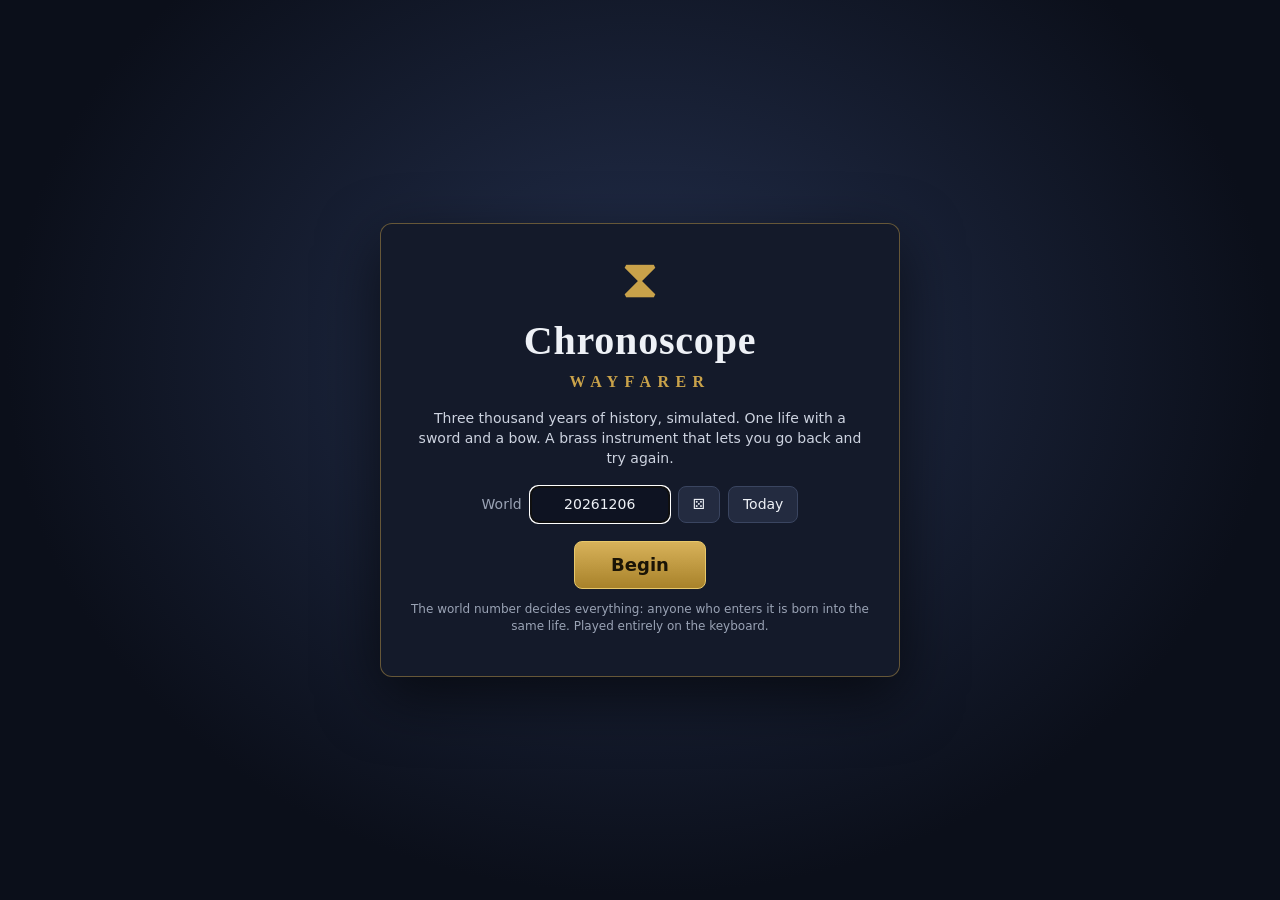
==== index.html @ 66d1e3e2 "Richer quests, echoes from the timeline, era gear, clothing and inventory Quests: sieges, prophet an" ====
<!doctype html>
<html lang="en">
<head>
  <meta charset="utf-8">
  <meta name="viewport" content="width=device-width, initial-scale=1">
  <title>Chronoscope: Wayfarer</title>
  <meta name="description" content="An action RPG in a deterministic, simulated history. Fight, take quests, and travel in time to save your people.">
  <link rel="stylesheet" href="css/game.css">
</head>
<body>
  <canvas id="game" aria-label="Game world"></canvas>

  <div id="hud" hidden>
    <div class="hud-left panel-glass">
      <div class="who"><span id="h-name"></span><span id="h-sub"></span></div>
      <div class="bar hp"><div id="h-hp"></div><span id="h-hpt"></span></div>
      <div class="bar xp"><div id="h-xp"></div></div>
      <div class="items" id="h-items"></div>
      <div class="gearline" id="h-gear"></div>
      <div class="gearline" id="h-dress"></div>
      <div id="h-sus" class="sus" hidden></div>
    </div>
    <div class="hud-top panel-glass">
      <div class="when"><span id="h-year"></span> · <span id="h-month"></span></div>
      <div class="where" id="h-place"></div>
      <div class="tl" id="h-timeline"></div>
    </div>
    <div class="hud-right">
      <canvas id="minimap" width="245" height="155" class="panel-glass"></canvas>
      <div id="fate" class="panel-glass" hidden></div>
      <div id="tracker"></div>
    </div>
    <div class="hotbar panel-glass">
      <div class="key"><b>J</b>Sword</div>
      <div class="key"><b>K</b><span id="k-ranged">Bow</span> <i id="k-arrows"></i></div>
      <div class="key"><b>Space</b>Roll</div>
      <div class="key"><b>Q</b>Potion <i id="k-potion"></i></div>
      <div class="key"><b>E</b>Talk</div>
      <div class="key"><b>R</b>Rest</div>
      <div class="key"><b>I</b>Gear</div>
      <div class="key"><b>U</b>Conceal</div>
      <button class="key btnkey" id="k-scope"><b>T</b>Chronoscope</button>
      <button class="key btnkey" id="k-journal"><b>L</b>Journal</button>
      <button class="key btnkey" id="k-help"><b>H</b>Help</button>
    </div>
  </div>

  <div id="toasts" aria-live="polite"></div>

  <div id="dialog" hidden>
    <div class="dlg panel-solid" role="dialog" aria-modal="true">
      <div class="kicker" id="d-kicker"></div>
      <h2 id="d-title"></h2>
      <div class="body" id="d-body"></div>
      <div class="actions" id="d-actions"></div>
    </div>
  </div>

  <section id="scope" class="sheet panel-solid" hidden aria-label="The Chronoscope">
    <header><h2><span class="glyph">⧗</span> The Chronoscope</h2><button class="btn icon" data-close aria-label="Close">✕</button></header>
    <div class="scope-grid">
      <div class="scope-left">
        <canvas id="scope-map" width="640" height="400"></canvas>
        <div class="legend"><span class="sw home"></span>your people <span class="sw foe"></span>their doom <span class="sw sw-thread"></span>threads of fate <span class="sw you"></span>you</div>
      </div>
      <div class="scope-text" id="scope-text"></div>
    </div>
    <canvas id="scope-chart" width="1000" height="130" title="Your people's provinces over time. Gold: this timeline. Dashed: the world without you. Click to pick a year."></canvas>
    <div class="scope-controls">
      <input type="range" id="scope-year" min="1" max="1999" step="1" aria-label="Year to look at">
      <span id="scope-label"></span>
      <button class="btn primary" id="scope-go">Travel</button>
    </div>
    <p class="hint">Pick a year with , and . (Shift ×10), PgUp/PgDn (±50) or [ ] to jump between threads of fate; Enter travels. Travelling does not age you. Acting in the past rewrites everything after it.</p>
  </section>

  <section id="journal" class="sheet panel-solid" hidden aria-label="Journal">
    <header><h2>Journal</h2><button class="btn icon" data-close aria-label="Close">✕</button></header>
    <div id="journal-body"></div>
  </section>

  <section id="inv" class="sheet panel-solid inv" hidden aria-label="Inventory">
    <header><h2>Inventory</h2><button class="btn icon" data-close aria-label="Close">✕</button></header>
    <div id="inv-body"></div>
  </section>

  <section id="help" class="sheet panel-solid" hidden aria-label="Help">
    <header><h2>How to play</h2><button class="btn icon" data-close aria-label="Close">✕</button></header>
    <div class="help-grid">
      <div>
        <h3>Controls</h3>
        <table>
          <tr><td>WASD / arrows</td><td>Move (on water you take a boat)</td></tr>
          <tr><td>Facing</td><td>You face the way you walk. Attacks lock on to the nearest foe in front of you (gold ring).</td></tr>
          <tr><td>J</td><td>Sword (hold to keep swinging)</td></tr>
          <tr><td>K</td><td>Bow (hold to keep firing and strafe around your target)</td></tr>
          <tr><td>Space / Shift</td><td>Dodge roll (you can't be hit mid-roll)</td></tr>
          <tr><td>Q</td><td>Drink a potion</td></tr>
          <tr><td>E</td><td>Talk</td></tr>
          <tr><td>R</td><td>Rest a season in a village: heal, restock arrows</td></tr>
          <tr><td>T</td><td>The Chronoscope: see the future, travel in time</td></tr>
          <tr><td>L</td><td>Journal</td></tr>
          <tr><td>I</td><td>Inventory: ↑↓ choose, Enter wield / wear / stow, X drop</td></tr>
          <tr><td>U</td><td>Conceal everything out of its time here; U again to take it out</td></tr>
          <tr><td>In dialogs</td><td>1–9 choose · Enter/E accept · Esc decline</td></tr>
          <tr><td>In the Chronoscope</td><td>, . or ←→ year (Shift ×10) · PgUp/PgDn ±50 · [ ] jump between threads of fate · Home: now · Enter: travel</td></tr>
        </table>
        <h3>Fighting</h3>
        <p>Enemies flash a <b style="color:#ff6b5a">red ring</b> before they strike: roll out of the way. Bosses glare a red line before they charge. Out of combat you slowly recover, faster in a village.</p>
      </div>
      <div>
        <h3>Quests change history</h3>
        <p>The world is a real simulation: peoples grow, farm, fight, catch plague, rise and fall. Elders (<b style="color:#ffd23c">!</b>) ask for help with what is actually happening around them. Finishing a quest records a <b>deed</b> in the timeline, and the future is re-simulated from that moment:</p>
        <ul>
          <li><b>Raider camps</b> → irrigation (richer soil)</li>
          <li><b>Frontier warbands</b> → rallies (solidarity)</li>
          <li><b>Moonwort</b> → the plague ends</li>
          <li><b>Settlers</b> → empty land is settled</li>
          <li><b>Stolen codex</b> → you learn a people's knowledge; <b>teach</b> it to another</li>
          <li><b>Granaries</b> → discord in a rival capital</li>
          <li><b>Regicide</b> → a rival realm's succession crisis</li>
        </ul>
        <h3>Gear from other ages</h3>
        <p>Weapons, armour and ammunition belong to an age, from Stone Age clubs to Industrial rifles. Smiths sell what their people can make, and elite foes drop theirs. Gear from later ages is stronger, but people notice: wield things two or more ages ahead of them (or fire a gun where guns are unknown) and <b>suspicion</b> rises. They whisper, refuse you quests and beds, and at the worst send witch-hunters. <b>Clothes</b> matter too: dress like another people and prices rise; dress two ages off and people walk away from you, refuse to talk, and pay you less (no one attacks you for it). Smiths' markets sell local clothes. Press <b>U</b> to hide everything out of its time: you blend in, but fight with bare fists, without a ranged weapon or armour, until you press U again. Ammunition only comes from an age that can make it. Sell a far-future item to a smith and their people take it apart and learn from it (a deed in history).</p>
        <h3>Echoes</h3>
        <p>The Chronoscope lists turning points of your timeline (a plague, a capital sacked, a rival's founding). Take one up with its number and travel to its years to stand in it.</p>
        <h3>Time</h3>
        <p>Walking a province takes about a month; resting takes a season. You age only while living, not while travelling in time. When a bearer dies, the Chronoscope passes to someone young, and every deed still stands.</p>
      </div>
    </div>
  </section>

  <div id="title" class="overlay">
    <div class="title-card panel-solid">
      <div class="glyph big">⧗</div>
      <h1>Chronoscope<span>Wayfarer</span></h1>
      <p class="lede">Three thousand years of history, simulated. One life with a sword and a bow. A brass instrument that lets you go back and try again.</p>
      <div class="seed-row">
        <label for="seed">World</label>
        <input id="seed" type="text" inputmode="numeric" spellcheck="false" autocomplete="off">
        <button class="btn" id="btn-rand" title="Random world">⚄</button>
        <button class="btn" id="btn-today" title="Today's world">Today</button>
      </div>
      <button class="btn primary big" id="btn-begin">Begin</button>
      <p class="muted small">The world number decides everything: anyone who enters it is born into the same life. Played entirely on the keyboard.</p>
    </div>
  </div>

  <div id="loading" class="overlay" hidden>
    <div class="title-card panel-solid">
      <div class="glyph big spin">⧗</div>
      <p id="load-text">History unfolds…</p>
      <div class="loadbar"><div id="load-bar"></div></div>
      <p class="muted small">Simulating peoples, wars, plagues and empires up to your birth and beyond.</p>
    </div>
  </div>

  <script src="js/engine/sim.js"></script>
  <script src="js/engine/timeline.js"></script>
  <script src="js/engine/story.js"></script>
  <script src="js/engine/oracle.js"></script>
  <script src="js/rpg/local.js"></script>
  <script src="js/rpg/quests.js"></script>
  <script src="js/rpg/gear.js"></script>
  <script src="js/rpg/game.js"></script>
</body>
</html>
---- css/game.css ----
:root {
  --ink: #eef1f6;
  --muted: #9aa3b5;
  --gold: #ffd23c;
  --cyan: #7df0ff;
  --red: #ff6b6b;
  --green: #7dffa0;
  --glass: rgba(14, 18, 30, 0.78);
  --solid: #141a2a;
  --line: rgba(255, 255, 255, 0.12);
  --accent: #c9a24a;
}
* { box-sizing: border-box; }
html, body { margin: 0; height: 100%; overflow: hidden; background: #0b0f1a; color: var(--ink); font: 14px/1.45 system-ui, -apple-system, "Segoe UI", sans-serif; }
canvas#game { position: fixed; inset: 0; display: block; cursor: default; }
[hidden] { display: none !important; }
b { color: #fff; }
.muted { color: var(--muted); }
.small { font-size: 12px; }

.panel-glass { background: var(--glass); border: 1px solid var(--line); border-radius: 10px; backdrop-filter: blur(4px); }
.panel-solid { background: var(--solid); border: 1px solid rgba(201, 162, 74, 0.45); border-radius: 12px; box-shadow: 0 20px 60px rgba(0, 0, 0, 0.6); }

.btn { font: inherit; color: var(--ink); background: #232b40; border: 1px solid #3a4560; border-radius: 8px; padding: 7px 14px; cursor: pointer; }
.btn:hover { background: #2c3650; }
.btn:focus-visible { outline: 2px solid var(--cyan); outline-offset: 2px; }
.btn.primary { background: linear-gradient(#d8b25a, #a8822a); color: #1a1406; border-color: #e8c86a; font-weight: 700; }
.btn.primary:hover { background: linear-gradient(#e8c26a, #b8923a); }
.btn.primary:disabled { opacity: 0.45; cursor: default; }
.btn.icon { padding: 4px 10px; }
.btn.big { font-size: 18px; padding: 10px 36px; }
.btn .kk { display: inline-block; font-size: 10px; opacity: 0.6; margin-right: 6px; border: 1px solid currentColor; border-radius: 3px; padding: 0 3px; }

/* HUD */
.hud-left { position: fixed; left: 14px; top: 14px; width: 250px; padding: 10px 12px; }
.who { display: flex; justify-content: space-between; align-items: baseline; gap: 8px; }
#h-name { font-weight: 700; font-size: 16px; }
#h-sub { color: var(--muted); font-size: 12px; }
.bar { position: relative; height: 14px; background: rgba(0, 0, 0, 0.5); border-radius: 7px; margin-top: 7px; overflow: hidden; }
.bar > div { height: 100%; border-radius: 7px; transition: width 0.15s; }
.bar.hp > div { background: linear-gradient(90deg, #c83a3a, #ff6b5a); }
.bar.xp { height: 6px; }
.bar.xp > div { background: linear-gradient(90deg, #6a8aff, #9fd0ff); }
#h-hpt { position: absolute; inset: 0; text-align: center; font-size: 11px; line-height: 14px; font-weight: 700; text-shadow: 0 1px 2px #000; }
.items { display: flex; gap: 14px; margin-top: 7px; font-size: 13px; }
.gearline { font-size: 11px; color: var(--muted); margin-top: 4px; }
.sus { margin-top: 6px; font-size: 11px; color: #ffd08a; }
.sus .bar.sb { height: 5px; margin-top: 3px; }
.sus .bar.sb > div { background: #ffd08a; }
.sus.warn { color: #ffb070; } .sus.warn .bar.sb > div { background: #ffb070; }
.sus.hunt { color: var(--red); } .sus.hunt .bar.sb > div { background: var(--red); }
.bad { color: var(--red); }
.hud-top { position: fixed; left: 50%; top: 14px; transform: translateX(-50%); text-align: center; padding: 6px 16px; min-width: 280px; }
.when { font-weight: 700; font-size: 16px; color: var(--gold); }
.where { font-size: 12px; }
.tl { font-size: 11px; color: var(--cyan); }
.hud-right { position: fixed; right: 14px; top: 14px; width: 245px; display: flex; flex-direction: column; gap: 8px; }
#minimap { display: block; width: 245px; height: 155px; image-rendering: pixelated; }
#fate { padding: 8px 10px; font-size: 13px; }
#fate .fh { font-size: 11px; text-transform: uppercase; letter-spacing: 0.06em; color: var(--muted); }
#fate .good { color: var(--green); }
#fate .bad { color: #ffb0a0; }
#fate .sub { font-size: 11px; color: var(--muted); margin-top: 2px; }
#fate .hum { margin-top: 6px; font-size: 12px; color: #9fd8e8; }
#fate .hum.l2 { color: #bff3ff; }
#fate .hum.l3 { color: #fff; text-shadow: 0 0 8px #7df0ff; }
#tracker { display: flex; flex-direction: column; gap: 6px; }
#tracker .obj { display: flex; gap: 8px; background: var(--glass); border: 1px solid var(--line); border-radius: 8px; padding: 7px 9px; font-size: 13px; }
#tracker .obj .dot { flex: none; width: 9px; height: 9px; margin-top: 5px; background: var(--cyan); transform: rotate(45deg); }
#tracker .obj.main .dot { background: var(--gold); }
#tracker .obj.main { border-color: rgba(255, 210, 60, 0.35); }
#tracker .qt { font-size: 11px; color: var(--muted); }
#tracker .dir { font-size: 11px; color: var(--cyan); }
.hotbar { position: fixed; left: 50%; bottom: 14px; transform: translateX(-50%); display: flex; gap: 4px; padding: 6px; }
.key { display: flex; flex-direction: column; align-items: center; min-width: 62px; padding: 4px 6px; font-size: 11px; color: var(--muted); border-radius: 6px; }
.key b { font-size: 12px; color: var(--ink); background: rgba(255, 255, 255, 0.08); border: 1px solid var(--line); border-radius: 4px; padding: 0 5px; margin-bottom: 2px; }
.key i { font-style: normal; color: var(--gold); font-weight: 700; }
.btnkey { font: inherit; font-size: 11px; background: none; border: 0; cursor: pointer; color: var(--muted); }
.btnkey:hover { background: rgba(255, 255, 255, 0.06); }
.btnkey.locked { opacity: 0.35; }

/* toasts */
#toasts { position: fixed; top: 200px; left: 14px; width: min(400px, calc(100vw - 290px)); display: flex; flex-direction: column; gap: 6px; pointer-events: none; z-index: 5; }
.toast { background: rgba(14, 18, 30, 0.9); border: 1px solid rgba(201, 162, 74, 0.4); border-radius: 8px; padding: 8px 12px; font-size: 13px; animation: tin 0.25s ease-out; transition: opacity 0.5s; }
.toast.out { opacity: 0; }
.toast .ev { color: var(--gold); font-weight: 700; }
@keyframes tin { from { transform: translateX(-8px); opacity: 0; } }

/* dialog */
#dialog { position: fixed; inset: 0; display: flex; align-items: flex-end; justify-content: center; padding: 20px 16px 90px; z-index: 10; background: linear-gradient(transparent 40%, rgba(0, 0, 0, 0.45)); }
.dlg { width: min(680px, 100%); max-height: 78vh; overflow: auto; padding: 18px 22px; }
.dlg .kicker { font-size: 11px; letter-spacing: 0.08em; text-transform: uppercase; color: var(--accent); }
.dlg h2 { margin: 2px 0 8px; font-size: 22px; font-family: Georgia, "Times New Roman", serif; }
.dlg .body p { margin: 0 0 10px; }
.dlg .vision { font-family: Georgia, serif; font-style: italic; font-size: 16px; color: #ffd8a8; border-left: 3px solid var(--accent); padding-left: 12px; }
.dlg .advice, .why .advice { color: #bfe8f4; font-size: 13px; }
.dlg .reward { color: var(--gold); font-size: 13px; margin-bottom: 4px !important; }
.dlg .danger { font-size: 13px; }
.dlg .danger.ok { color: var(--green); } .dlg .danger.warn { color: #ffd08a; } .dlg .danger.bad { color: var(--red); }
.dlg .obj { color: var(--cyan); }
.dlg ul.lore { margin: 0 0 10px; padding-left: 18px; font-size: 13px; color: #cdd3e0; }
.dlg .lore-head { margin-bottom: 4px !important; color: var(--accent); }
.dlg .lore .t, .log .t, .deeds .t { color: var(--gold); font-weight: 700; margin-right: 4px; }
.deedbox { background: rgba(125, 240, 255, 0.07); border: 1px solid rgba(125, 240, 255, 0.25); border-radius: 8px; padding: 8px 12px; margin: 0 0 10px; font-size: 13px; }
.deedbox .dh { color: var(--cyan); font-weight: 700; font-size: 12px; }
.deedbox.dark { background: rgba(255, 90, 90, 0.08); border-color: rgba(255, 90, 90, 0.35); }
.deedbox.dark .dh { color: #ff9a9a; }
.thread.echo.fated { color: #bff3ff; background: rgba(125, 240, 255, 0.08); border-color: rgba(125, 240, 255, 0.3); }
.thread.echo { color: #ffe8b8; background: rgba(255, 210, 60, 0.06); border-color: rgba(255, 210, 60, 0.25); }
.thread .kk { display: inline-block; font-size: 10px; border: 1px solid currentColor; border-radius: 3px; padding: 0 3px; margin-right: 4px; }
.deedbox ul { margin: 4px 0 0; padding-left: 18px; }
.actions { display: flex; flex-wrap: wrap; gap: 8px; margin-top: 12px; }

/* sheets */
.sheet { position: fixed; left: 50%; top: 50%; transform: translate(-50%, -50%); width: min(1060px, calc(100vw - 32px)); max-height: calc(100vh - 32px); overflow: auto; padding: 16px 20px; z-index: 8; }
.sheet header { display: flex; justify-content: space-between; align-items: center; margin-bottom: 8px; }
.sheet h2 { margin: 0; font-family: Georgia, serif; font-size: 22px; }
.sheet h3 { color: var(--accent); font-size: 14px; text-transform: uppercase; letter-spacing: 0.06em; margin: 14px 0 6px; }
.glyph { color: var(--accent); }
.scope-grid { display: grid; grid-template-columns: 640px 1fr; gap: 16px; }
#scope-map { display: block; width: 100%; max-width: 640px; aspect-ratio: 16 / 10; border-radius: 8px; image-rendering: pixelated; border: 1px solid var(--line); }
.legend { font-size: 11px; color: var(--muted); margin-top: 4px; display: flex; align-items: center; gap: 6px; flex-wrap: wrap; }
.sw { display: inline-block; width: 12px; height: 12px; border-radius: 3px; }
.sw.home { border: 2px solid var(--gold); } .sw.foe { border: 2px solid #ff5a5a; } .sw.sw-thread { border: 2px solid #9ff; border-radius: 50%; } .sw.you { background: #fff; border-radius: 50%; }
.scope-text { font-size: 13px; max-height: 430px; overflow: auto; }
.sline { margin-bottom: 4px; }
.sline.good { color: var(--green); } .sline.bad { color: #ffb0a0; }
.lbl { display: inline-block; min-width: 92px; font-size: 11px; text-transform: uppercase; letter-spacing: 0.05em; color: var(--muted); }
.why { margin: 8px 0; padding: 8px 10px; background: rgba(255, 255, 255, 0.04); border-radius: 8px; }
.threads { margin-top: 8px; }
.thread { display: block; width: 100%; text-align: left; font: inherit; font-size: 12px; color: #bff3ff; background: rgba(125, 240, 255, 0.06); border: 1px solid rgba(125, 240, 255, 0.2); border-radius: 6px; padding: 4px 8px; margin-top: 4px; cursor: pointer; }
.thread:hover { background: rgba(125, 240, 255, 0.14); }
#scope-chart { display: block; width: 100%; height: 130px; margin-top: 12px; border-radius: 8px; cursor: pointer; }
.scope-controls { display: flex; align-items: center; gap: 12px; margin-top: 10px; }
.scope-controls input[type=range] { flex: 1; accent-color: var(--accent); }
#scope-label { min-width: 210px; font-weight: 700; color: var(--gold); }
.hint { font-size: 12px; color: var(--muted); margin: 8px 0 0; }
ul.log, ul.deeds { list-style: none; padding: 0; margin: 0; font-size: 13px; }
ul.log li, ul.deeds li { padding: 3px 0; border-bottom: 1px solid rgba(255, 255, 255, 0.05); }
.jq { padding: 6px 0; border-bottom: 1px solid rgba(255, 255, 255, 0.06); }
.help-grid { display: grid; grid-template-columns: 1fr 1fr; gap: 24px; font-size: 13px; }
.help-grid table { border-collapse: collapse; width: 100%; }
.help-grid td { padding: 3px 8px 3px 0; border-bottom: 1px solid rgba(255, 255, 255, 0.05); }
.help-grid td:first-child { color: var(--gold); white-space: nowrap; }

/* title & loading */
.overlay { position: fixed; inset: 0; display: flex; align-items: center; justify-content: center; padding: 16px; z-index: 20;
  background: radial-gradient(ellipse at 50% 40%, #24304e 0%, #0b0f1a 70%); }
.title-card { width: min(520px, 100%); padding: 28px 30px; text-align: center; }
.glyph.big { font-size: 54px; line-height: 1; }
.spin { display: inline-block; animation: spin 2.4s linear infinite; }
@keyframes spin { to { transform: rotate(360deg); } }
h1 { font-family: Georgia, serif; font-size: 40px; margin: 6px 0 4px; letter-spacing: 0.02em; }
h1 span { display: block; font-size: 16px; letter-spacing: 0.4em; text-transform: uppercase; color: var(--accent); }
.lede { color: #cdd3e0; }
.seed-row { display: flex; gap: 8px; justify-content: center; align-items: center; margin: 18px 0; }
.seed-row label { color: var(--muted); }
.seed-row input { font: inherit; width: 140px; padding: 7px 10px; color: var(--ink); background: #0e1322; border: 1px solid #3a4560; border-radius: 8px; text-align: center; }
.loadbar { height: 8px; background: rgba(255, 255, 255, 0.08); border-radius: 4px; overflow: hidden; margin: 12px 0; }
#load-bar { height: 100%; width: 0; background: linear-gradient(90deg, #a8822a, #ffd23c); }

@media (max-width: 1100px) {
  .scope-grid { grid-template-columns: 1fr; }
  .hud-top { top: auto; bottom: 86px; }
}
@media (max-width: 760px) {
  .hud-right { width: 180px; }
  #minimap { width: 180px; height: 114px; }
  .hotbar { flex-wrap: wrap; justify-content: center; width: calc(100vw - 24px); }
  .key { min-width: 54px; }
  .help-grid { grid-template-columns: 1fr; }
}

/* inventory screen */
.sheet.inv { width: min(760px, calc(100vw - 32px)); }
.inv-top { display: grid; grid-template-columns: 1fr 1fr; gap: 4px 16px; font-size: 13px; padding: 8px 10px; background: rgba(255, 255, 255, 0.04); border-radius: 8px; }
.inv-h { margin: 12px 0 4px; font-size: 11px; text-transform: uppercase; letter-spacing: 0.06em; color: var(--accent); }
.inv-row { display: grid; grid-template-columns: 70px 1fr auto; grid-template-rows: auto auto; gap: 0 10px; padding: 6px 10px; border-radius: 6px; border: 1px solid transparent; cursor: pointer; font-size: 13px; }
.inv-row:hover { background: rgba(255, 255, 255, 0.04); }
.inv-row.sel { background: rgba(255, 210, 60, 0.1); border-color: rgba(255, 210, 60, 0.45); }
.inv-row .slot { color: var(--muted); font-size: 11px; text-transform: uppercase; grid-row: span 2; align-self: center; }
.inv-row .nm { font-weight: 700; }
.inv-row .age { color: var(--gold); font-size: 11px; text-align: right; }
.inv-row .st { grid-column: 2 / 4; color: var(--muted); font-size: 12px; }
.inv-help { margin-top: 12px; padding-top: 10px; border-top: 1px solid var(--line); font-size: 13px; }
.inv-empty { margin: 6px 10px; font-size: 12px; }
.gearline.bad { color: var(--red); } .gearline.warnc { color: #ffd08a; }
.dlg .warn { color: #ffd08a; }
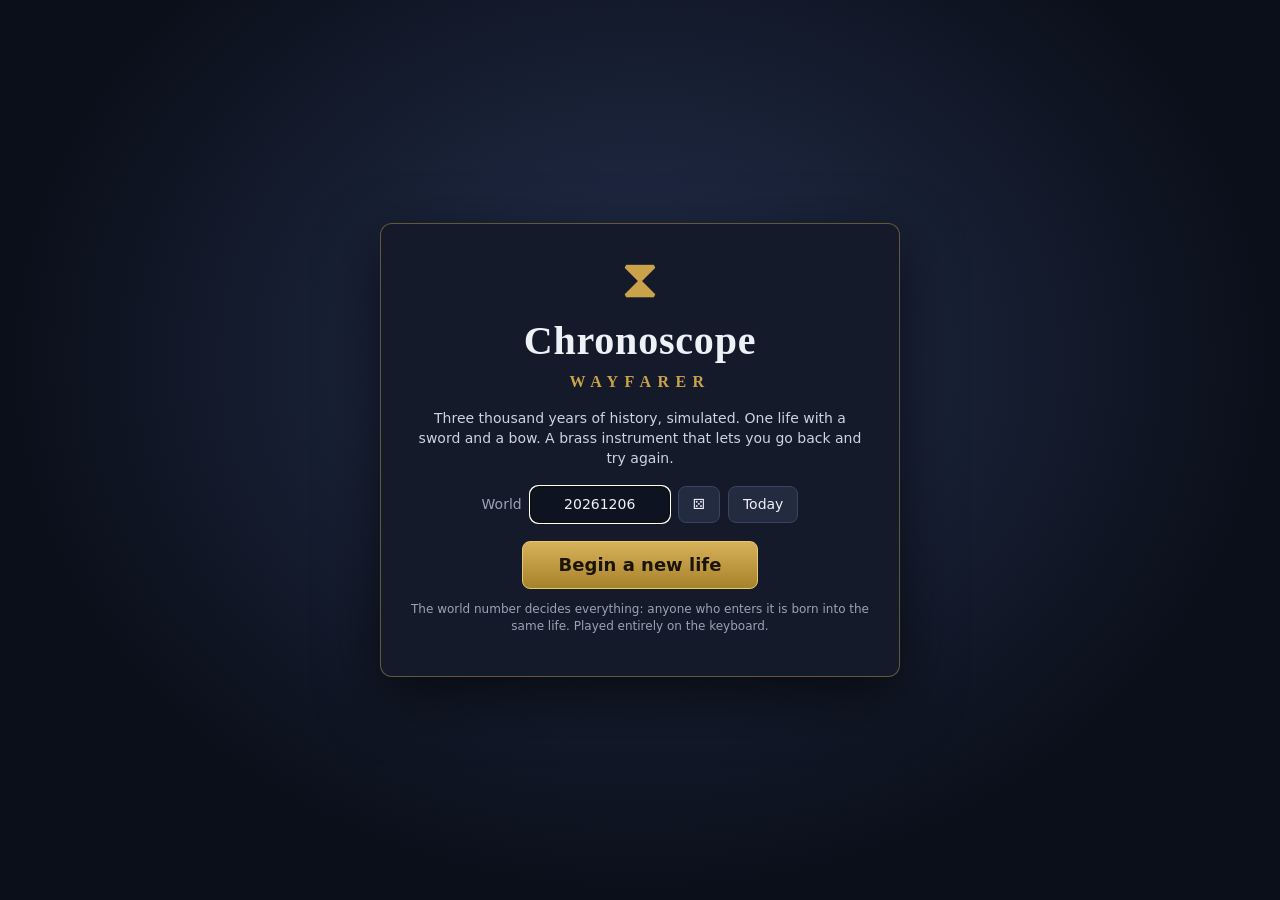
==== commit cc40215b: "Saves, watching history diverge, and the long road Saving: autosave after deeds, quests, time travel" ====
--- a/index.html
+++ b/index.html
@@ -19,6 +19,7 @@
       <div class="gearline" id="h-gear"></div>
       <div class="gearline" id="h-dress"></div>
       <div id="h-sus" class="sus" hidden></div>
+      <div id="h-strain" class="strain" hidden></div>
     </div>
     <div class="hud-top panel-glass">
       <div class="when"><span id="h-year"></span> · <span id="h-month"></span></div>
@@ -34,11 +35,14 @@
       <div class="key"><b>J</b>Sword</div>
       <div class="key"><b>K</b><span id="k-ranged">Bow</span> <i id="k-arrows"></i></div>
       <div class="key"><b>Space</b>Roll</div>
+      <div class="key"><b>G</b>Rewind</div>
       <div class="key"><b>Q</b>Potion <i id="k-potion"></i></div>
       <div class="key"><b>E</b>Talk</div>
       <div class="key"><b>R</b>Rest</div>
       <div class="key"><b>I</b>Gear</div>
       <div class="key"><b>U</b>Conceal</div>
+      <div class="key"><b>B</b>Ride</div>
+      <div class="key"><b>M</b>Map</div>
       <button class="key btnkey" id="k-scope"><b>T</b>Chronoscope</button>
       <button class="key btnkey" id="k-journal"><b>L</b>Journal</button>
       <button class="key btnkey" id="k-help"><b>H</b>Help</button>
@@ -61,7 +65,14 @@
     <div class="scope-grid">
       <div class="scope-left">
         <canvas id="scope-map" width="640" height="400"></canvas>
-        <div class="legend"><span class="sw home"></span>your people <span class="sw foe"></span>their doom <span class="sw sw-thread"></span>threads of fate <span class="sw you"></span>you</div>
+        <div id="scope-cmp" class="cmp" hidden>
+          <div class="cmp-maps">
+            <div><div class="cap">The world without you</div><canvas id="cmp-a" width="320" height="200"></canvas></div>
+            <div><div class="cap">Your world <span class="muted">(white: ruled differently)</span></div><canvas id="cmp-b" width="320" height="200"></canvas></div>
+          </div>
+          <div id="cmp-sum" class="cmp-sum"></div>
+        </div>
+        <div class="legend" id="scope-legend"><span class="sw home"></span>your people <span class="sw foe"></span>their doom <span class="sw sw-thread"></span>threads of fate <span class="sw you"></span>you</div>
       </div>
       <div class="scope-text" id="scope-text"></div>
     </div>
@@ -71,12 +82,20 @@
       <span id="scope-label"></span>
       <button class="btn primary" id="scope-go">Travel</button>
     </div>
-    <p class="hint">Pick a year with , and . (Shift ×10), PgUp/PgDn (±50) or [ ] to jump between threads of fate; Enter travels. Travelling does not age you. Acting in the past rewrites everything after it.</p>
+    <p class="hint">Pick a year with , and . (Shift ×10), PgUp/PgDn (±50), B for where you left, or [ ] to jump between threads and quest years; Enter travels. V compares your world with the world without you; Space plays history forward. Travelling does not age you. Acting in the past rewrites everything after it.</p>
   </section>
 
   <section id="journal" class="sheet panel-solid" hidden aria-label="Journal">
     <header><h2>Journal</h2><button class="btn icon" data-close aria-label="Close">✕</button></header>
     <div id="journal-body"></div>
+  </section>
+
+  <section id="travel" class="sheet panel-solid" hidden aria-label="Travel">
+    <header><h2>The long road</h2><button class="btn icon" data-close aria-label="Close">✕</button></header>
+    <div class="scope-grid">
+      <canvas id="travel-map" width="640" height="400"></canvas>
+      <div class="scope-text" id="travel-text"></div>
+    </div>
   </section>
 
   <section id="inv" class="sheet panel-solid inv" hidden aria-label="Inventory">
@@ -95,20 +114,29 @@
           <tr><td>J</td><td>Sword (hold to keep swinging)</td></tr>
           <tr><td>K</td><td>Bow (hold to keep firing and strafe around your target)</td></tr>
           <tr><td>Space / Shift</td><td>Dodge roll (you can't be hit mid-roll)</td></tr>
+          <tr><td>G (hold)</td><td>Rewind 2–10 seconds: the longer you hold, the further back. Your past self fights beside you.</td></tr>
           <tr><td>Q</td><td>Drink a potion</td></tr>
           <tr><td>E</td><td>Talk</td></tr>
           <tr><td>R</td><td>Rest a season in a village: heal, restock arrows</td></tr>
+          <tr><td>M</td><td>Travel map: pick a place, pay for the road in months of your life</td></tr>
+          <tr><td>B</td><td>Mount or dismount your horse (markets sell them from the Bronze Age)</td></tr>
           <tr><td>T</td><td>The Chronoscope: see the future, travel in time</td></tr>
+          <tr><td>V</td><td>Watch your world and the world without you diverge, side by side, from your latest deed</td></tr>
           <tr><td>L</td><td>Journal</td></tr>
+          <tr><td>P / Esc</td><td>Pause: save to a slot, load, return to the title (the game also autosaves)</td></tr>
           <tr><td>I</td><td>Inventory: ↑↓ choose, Enter wield / wear / stow, X drop</td></tr>
           <tr><td>U</td><td>Conceal everything out of its time here; U again to take it out</td></tr>
           <tr><td>In dialogs</td><td>1–9 choose · Enter/E accept · Esc decline</td></tr>
-          <tr><td>In the Chronoscope</td><td>, . or ←→ year (Shift ×10) · PgUp/PgDn ±50 · [ ] jump between threads of fate · Home: now · Enter: travel</td></tr>
+          <tr><td>In the Chronoscope</td><td>, . or ←→ year (Shift ×10) · PgUp/PgDn ±50 · [ ] jump between threads and quest years · B: back to where you left · Home: now · Enter: travel</td></tr>
         </table>
         <h3>Fighting</h3>
         <p>Enemies flash a <b style="color:#ff6b5a">red ring</b> before they strike: roll out of the way. Bosses glare a red line before they charge. Out of combat you slowly recover, faster in a village.</p>
       </div>
       <div>
+        <h3>Realms at war</h3>
+        <p>Who is at war comes from the history itself: realms that took land from each other in the last 20 years. On those borders their soldiers clash, raid villages, and villagers flee. A realm's soldiers attack you only if your people are at war with them, or if you have given them reason. Strike a neutral soldier and their comrades turn on you; defend a realm's land and it warms to you. The place line under the year tells you where you stand; the journal (L) lists the realms.</p>
+        <h3>Rewinding a fight</h3>
+        <p>Once you have the Chronoscope, hold <b>G</b> and the world slows while you choose how far back to slip, 2 to 10 seconds; release to go. Everything still alive goes back (positions, wounds, arrows in flight), but the dead stay dead, and you keep your own wounds: time flows on for you. Your past self has the health you had then, and the enemies who wounded you are still fighting it, so those wounds fall on it. <b>Your past self</b> replays exactly what you did, fighting beside you. Do it again and there are three of you. Each rewind adds <b>strain</b>, which cools over time; if your past self is killed, the paradox hurts you. Rewinding in front of townsfolk feeds suspicion.</p>
         <h3>Quests change history</h3>
         <p>The world is a real simulation: peoples grow, farm, fight, catch plague, rise and fall. Elders (<b style="color:#ffd23c">!</b>) ask for help with what is actually happening around them. Finishing a quest records a <b>deed</b> in the timeline, and the future is re-simulated from that moment:</p>
         <ul>
@@ -135,13 +163,17 @@
       <div class="glyph big">⧗</div>
       <h1>Chronoscope<span>Wayfarer</span></h1>
       <p class="lede">Three thousand years of history, simulated. One life with a sword and a bow. A brass instrument that lets you go back and try again.</p>
+      <div id="save-row" class="save-row" hidden>
+        <button class="btn primary big" id="btn-continue">Continue</button>
+        <button class="btn" id="btn-load">Load…</button>
+      </div>
       <div class="seed-row">
         <label for="seed">World</label>
         <input id="seed" type="text" inputmode="numeric" spellcheck="false" autocomplete="off">
         <button class="btn" id="btn-rand" title="Random world">⚄</button>
         <button class="btn" id="btn-today" title="Today's world">Today</button>
       </div>
-      <button class="btn primary big" id="btn-begin">Begin</button>
+      <button class="btn primary big" id="btn-begin">Begin a new life</button>
       <p class="muted small">The world number decides everything: anyone who enters it is born into the same life. Played entirely on the keyboard.</p>
     </div>
   </div>
--- a/css/game.css
+++ b/css/game.css
@@ -186,3 +186,28 @@
 .inv-empty { margin: 6px 10px; font-size: 12px; }
 .gearline.bad { color: var(--red); } .gearline.warnc { color: #ffd08a; }
 .dlg .warn { color: #ffd08a; }
+
+.qline { font-size: 12px; padding: 3px 8px; margin-top: 3px; border-left: 2px solid rgba(255, 255, 255, 0.15); color: var(--muted); }
+.qline.here { color: var(--green); border-color: var(--green); }
+.qline.back { color: var(--cyan); border-color: var(--cyan); }
+#tracker .obj.dormant { opacity: 0.6; }
+
+.strain { margin-top: 6px; font-size: 11px; color: #9fe8ff; }
+.strain .bar.sb { height: 5px; margin-top: 3px; }
+.strain .bar.sb > div { background: #7df0ff; }
+.strain.hot { color: #ff9a9a; } .strain.hot .bar.sb > div { background: #ff7a7a; }
+
+.where .rel { font-size: 11px; color: var(--muted); }
+.where .rel.bad { color: #ff9a8a; } .where .rel.good { color: var(--green); }
+.good { color: var(--green); }
+
+.save-row { display: flex; flex-direction: column; gap: 8px; align-items: stretch; margin: 18px 0 4px; }
+#btn-continue span { display: block; font-size: 12px; font-weight: 400; margin-top: 2px; }
+
+.cmp-maps { display: grid; grid-template-columns: 1fr 1fr; gap: 8px; }
+.cmp-maps canvas { display: block; width: 100%; aspect-ratio: 16 / 10; image-rendering: pixelated; border-radius: 6px; border: 1px solid var(--line); }
+.cmp .cap { font-size: 11px; text-transform: uppercase; letter-spacing: 0.05em; color: var(--accent); margin-bottom: 3px; }
+.cmp-sum { margin-top: 8px; font-size: 13px; line-height: 1.6; }
+.cmp-year { font-family: Georgia, serif; font-size: 18px; color: var(--gold); }
+
+#travel-map { display: block; width: 100%; max-width: 640px; aspect-ratio: 16 / 10; border-radius: 8px; image-rendering: pixelated; border: 1px solid var(--line); }
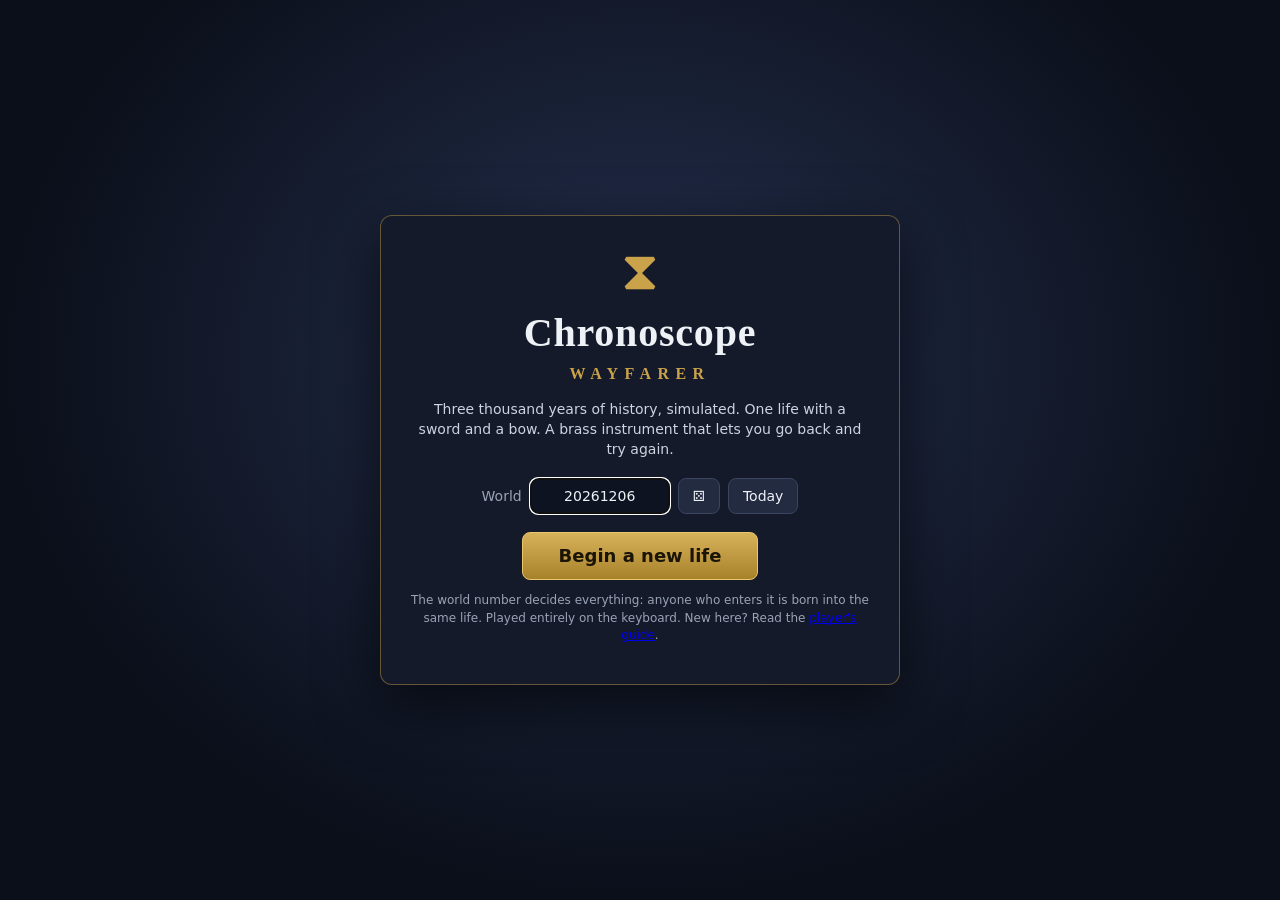
==== commit bd51c3b7: "Add an illustrated player's guide guide.html covers everything in the game: controls, exploring, com" ====
--- a/index.html
+++ b/index.html
@@ -104,7 +104,7 @@
   </section>
 
   <section id="help" class="sheet panel-solid" hidden aria-label="Help">
-    <header><h2>How to play</h2><button class="btn icon" data-close aria-label="Close">✕</button></header>
+    <header><h2>How to play</h2><a class="btn" href="guide.html" target="_blank" rel="noopener">Full guide with pictures</a><button class="btn icon" data-close aria-label="Close">✕</button></header>
     <div class="help-grid">
       <div>
         <h3>Controls</h3>
@@ -174,7 +174,7 @@
         <button class="btn" id="btn-today" title="Today's world">Today</button>
       </div>
       <button class="btn primary big" id="btn-begin">Begin a new life</button>
-      <p class="muted small">The world number decides everything: anyone who enters it is born into the same life. Played entirely on the keyboard.</p>
+      <p class="muted small">The world number decides everything: anyone who enters it is born into the same life. Played entirely on the keyboard. New here? Read the <a href="guide.html" target="_blank" rel="noopener">player's guide</a>.</p>
     </div>
   </div>
 
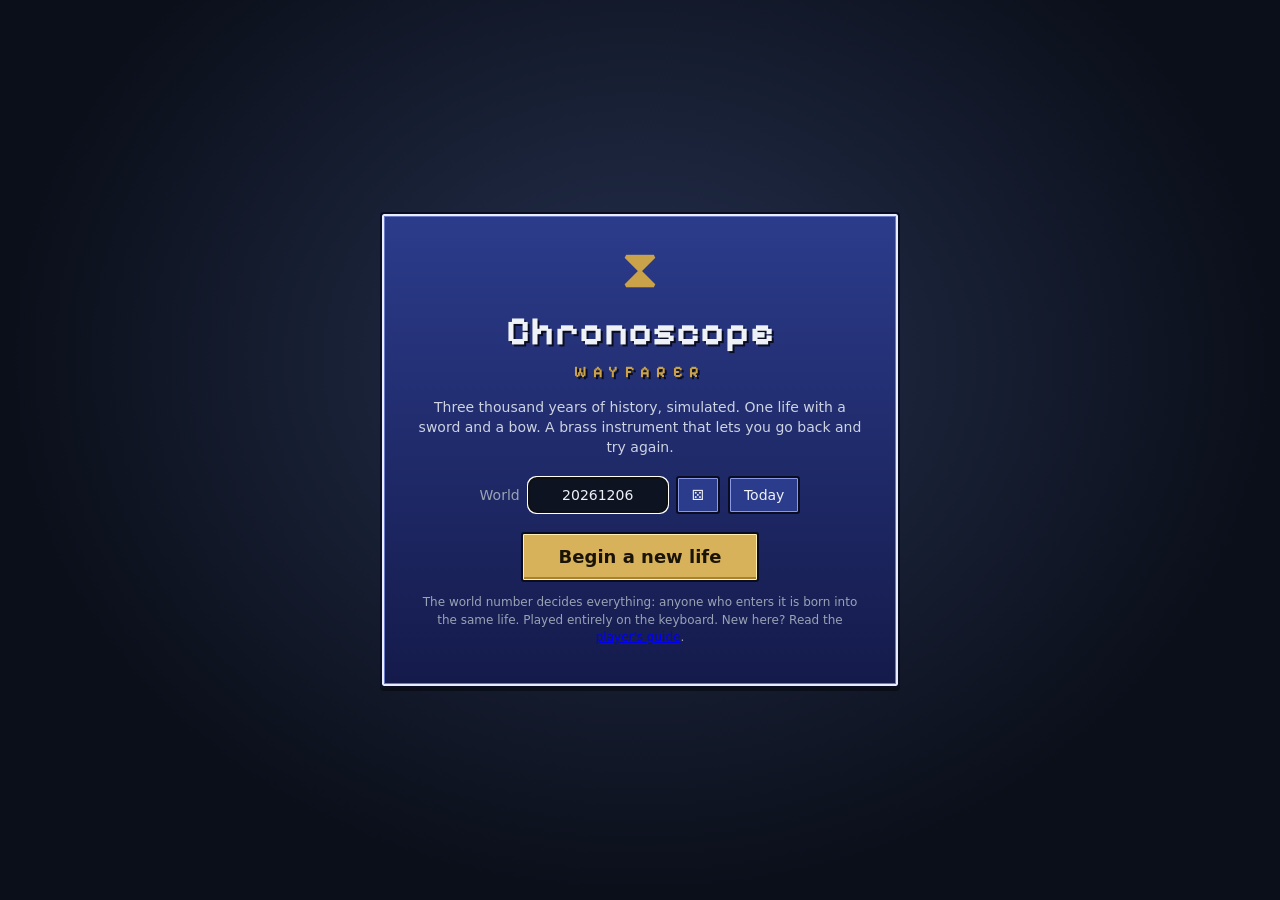
==== commit 4da24600: "16-bit graphics: grid-free provinces, road grades from history, seasons, pixel UI - New pixel render" ====
--- a/index.html
+++ b/index.html
@@ -5,6 +5,8 @@
   <meta name="viewport" content="width=device-width, initial-scale=1">
   <title>Chronoscope: Wayfarer</title>
   <meta name="description" content="An action RPG in a deterministic, simulated history. Fight, take quests, and travel in time to save your people.">
+  <link rel="preconnect" href="https://fonts.googleapis.com">
+  <link rel="stylesheet" href="https://fonts.googleapis.com/css2?family=Pixelify+Sans:wght@500;700&display=swap">
   <link rel="stylesheet" href="css/game.css">
 </head>
 <body>
@@ -124,6 +126,7 @@
           <tr><td>V</td><td>Watch your world and the world without you diverge, side by side, from your latest deed</td></tr>
           <tr><td>L</td><td>Journal</td></tr>
           <tr><td>P / Esc</td><td>Pause: save to a slot, load, return to the title (the game also autosaves)</td></tr>
+          <tr><td>F2</td><td>Switch between 16-bit and classic graphics</td></tr>
           <tr><td>I</td><td>Inventory: ↑↓ choose, Enter wield / wear / stow, X drop</td></tr>
           <tr><td>U</td><td>Conceal everything out of its time here; U again to take it out</td></tr>
           <tr><td>In dialogs</td><td>1–9 choose · Enter/E accept · Esc decline</td></tr>
@@ -192,6 +195,7 @@
   <script src="js/engine/story.js"></script>
   <script src="js/engine/oracle.js"></script>
   <script src="js/rpg/local.js"></script>
+  <script src="js/rpg/pixel.js"></script>
   <script src="js/rpg/quests.js"></script>
   <script src="js/rpg/gear.js"></script>
   <script src="js/rpg/game.js"></script>
--- a/css/game.css
+++ b/css/game.css
@@ -211,3 +211,30 @@
 .cmp-year { font-family: Georgia, serif; font-size: 18px; color: var(--gold); }
 
 #travel-map { display: block; width: 100%; max-width: 640px; aspect-ratio: 16 / 10; border-radius: 8px; image-rendering: pixelated; border: 1px solid var(--line); }
+
+/* ---------------------------------------------------------------------------
+   16-bit theme: console-style windows to match the pixel world (F2 toggles)
+   --------------------------------------------------------------------------- */
+body.px { --glass: linear-gradient(180deg, rgba(40, 56, 132, 0.92), rgba(18, 24, 72, 0.92)); --solid: linear-gradient(180deg, #2c3c8c, #141a4a); --line: #0a0c22; }
+body.px .panel-glass, body.px .panel-solid, body.px #tracker .obj, body.px .toast {
+  background: var(--glass); border: 2px solid #0a0c22; border-radius: 4px;
+  box-shadow: inset 0 0 0 2px #e8ecff, inset 0 0 0 3px #6a78c8, 0 3px 0 rgba(0, 0, 0, 0.45);
+  backdrop-filter: none;
+}
+body.px .panel-solid { background: var(--solid); }
+body.px .hud-left, body.px .hud-top, body.px #fate, body.px #tracker .obj, body.px .toast { padding-left: 14px; padding-right: 14px; }
+body.px .hud-left, body.px .hud-top { padding-top: 10px; padding-bottom: 10px; }
+body.px #minimap { padding: 4px; }
+body.px #h-name, body.px .when, body.px .dlg h2, body.px .title-card h1 { font-family: "Pixelify Sans", "Silkscreen", system-ui, sans-serif; letter-spacing: 0.02em; text-shadow: 2px 2px 0 #0a0c22; }
+body.px .dlg h2 { font-size: 24px; }
+body.px .bar { border-radius: 0; background: #0a0c22; box-shadow: inset 0 0 0 1px #6a78c8; }
+body.px .bar > div { border-radius: 0; }
+body.px .bar.hp > div { background: repeating-linear-gradient(90deg, #e04848 0 6px, #c83030 6px 7px); }
+body.px .bar.xp > div { background: repeating-linear-gradient(90deg, #7aa0ff 0 6px, #5a7ae0 6px 7px); }
+body.px #tracker .obj .dot { border-radius: 0; }
+body.px .btn { border-radius: 3px; border: 2px solid #0a0c22; background: #2c3c8c; box-shadow: inset 0 0 0 1px #8a98e8; }
+body.px .btn:hover { background: #3a4ca8; }
+body.px .btn.primary { background: #d8b25a; color: #1a1406; box-shadow: inset 0 0 0 1px #fff0b0, inset 0 -3px 0 #a8822a; }
+body.px .key { border-radius: 2px; }
+body.px .key b { border-radius: 2px; background: #0a0c22; border: 1px solid #8a98e8; box-shadow: 0 2px 0 #0a0c22; }
+body.px .dlg .vision { border-left: 4px solid var(--gold); }
